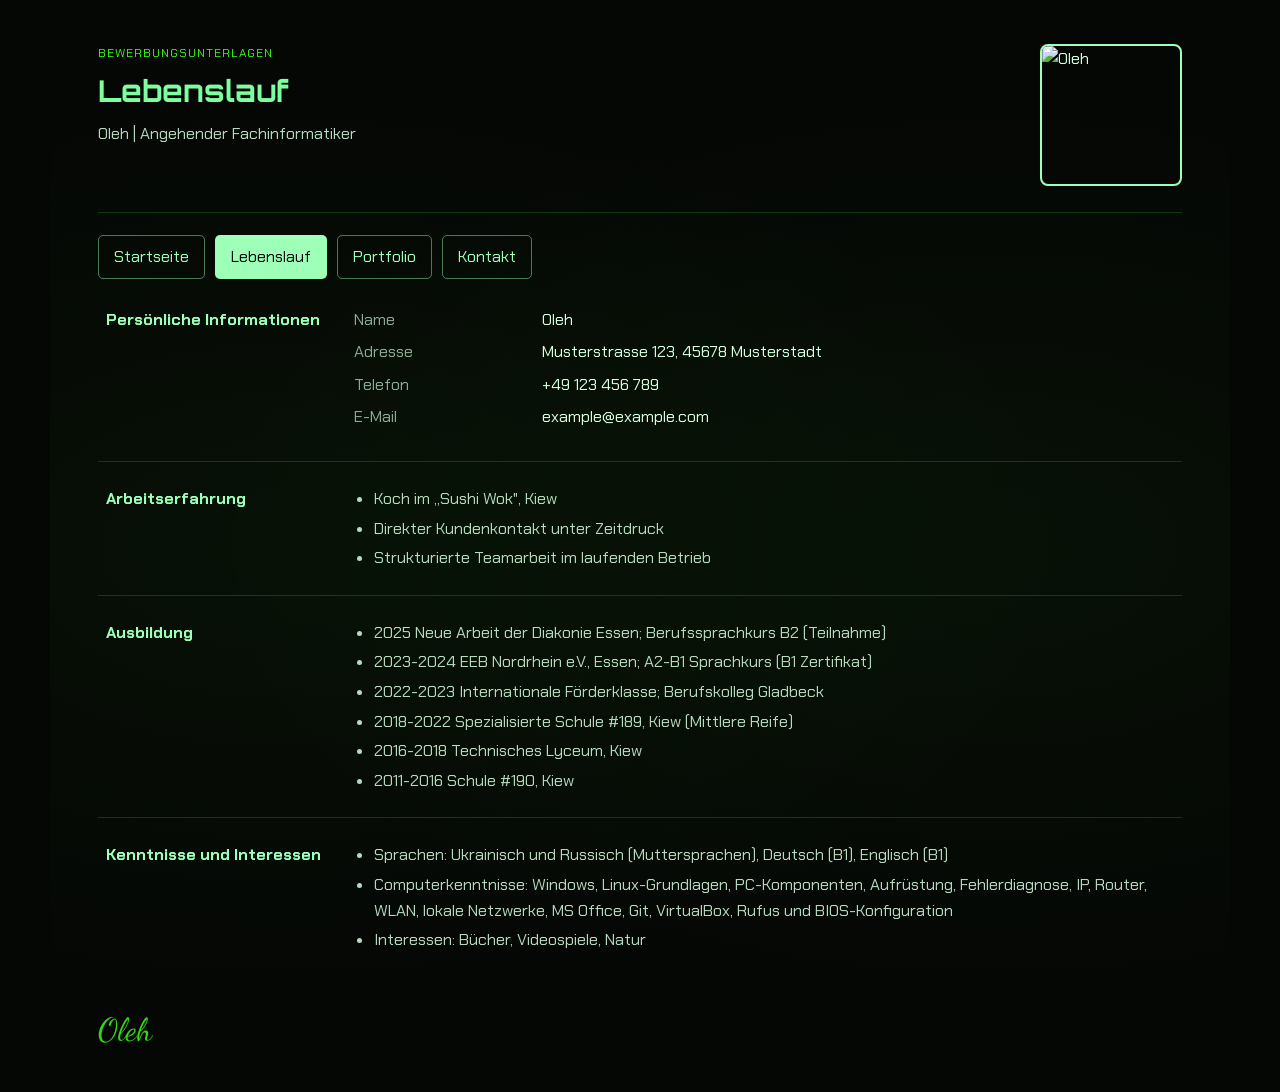
==== lebenslauf.html @ 0a7a1e99 "Initial commit." ====
<!DOCTYPE html>
<html lang="de">
<head>
<link href="https://fonts.googleapis.com/css2?family=Orbitron:wght@600;700&family=Chakra+Petch:wght@400;500&family=Dancing+Script&display=swap" rel="stylesheet">
<meta charset="UTF-8">
<meta name="viewport" content="width=device-width, initial-scale=1.0">
<title>Oleh's Lebenslauf</title>
<link rel="stylesheet" type="text/css" href="design.css">
</head>
<body>
    <header class="page-header">
        <div>
            <p class="eyebrow">Bewerbungsunterlagen</p>
            <h1>Lebenslauf</h1>
            <p class="intro">Oleh | Angehender Fachinformatiker</p>
        </div>
         <img src="https://api.dicebear.com/10.x/icons/svg?backgroundColor=000000,004d00e6&backgroundColorAngle=-224&iconColor=ffffff&backgroundColorFill=linear&backgroundColorFillStops=2&iconVariant=eyeglasses&seed=019y5kuf" 
        alt="Oleh" class="profile-photo"/>
    </header>

    <nav class="main-nav" aria-label="Hauptnavigation">
        <a href="index.html">Startseite</a>
        <a class="active" href="lebenslauf.html">Lebenslauf</a>
        <a href="portfolio.html">Portfolio</a>
        <a href="kontakt.html">Kontakt</a>
    </nav>

    <main>
        <section class="cv-section personal-section">
            <h2>Persönliche Informationen</h2>
            <div class="personal-info">
                <p><strong>Name</strong><span>Oleh</span></p>
                <p><strong>Adresse</strong><span>Musterstrasse 123, 45678 Musterstadt</span></p>
                <p><strong>Telefon</strong><span>+49 123 456 789</span></p>
                <p><strong>E-Mail</strong><span>example@example.com</span></p>
            </div>
        </section>

        <section class="cv-section">
            <h2>Arbeitserfahrung</h2>
            <ul>
                <li>Koch im „Sushi Wok", Kiew</li>
                <li>Direkter Kundenkontakt unter Zeitdruck</li>
                <li>Strukturierte Teamarbeit im laufenden Betrieb</li>
            </ul>
        </section>

        <section class="cv-section">
            <h2>Ausbildung</h2>
            <ul>
                <li>2025 Neue Arbeit der Diakonie Essen; Berufssprachkurs B2 (Teilnahme)</li>
                <li>2023-2024 EEB Nordrhein e.V., Essen; A2-B1 Sprachkurs (B1 Zertifikat)</li>
                <li>2022-2023 Internationale Förderklasse; Berufskolleg Gladbeck</li>
                <li>2018-2022 Spezialisierte Schule #189, Kiew (Mittlere Reife)</li>
                <li>2016-2018 Technisches Lyceum, Kiew</li>
                <li>2011-2016 Schule #190, Kiew</li>
            </ul>
        </section>

        <section class="cv-section">
            <h2>Kenntnisse und Interessen</h2>
            <ul>
                <li>Sprachen: Ukrainisch und Russisch (Muttersprachen), Deutsch (B1), Englisch (B1)</li>
                <li>Computerkenntnisse: Windows, Linux-Grundlagen, PC-Komponenten, Aufrüstung, Fehlerdiagnose, IP, Router, WLAN, lokale Netzwerke, MS Office, Git, VirtualBox, Rufus und BIOS-Konfiguration</li>
                <li>Interessen: Bücher, Videospiele, Natur</li>
            </ul>
        </section>
    </main>

<p class="signature-text">Oleh</p>

</body>
</html>
---- design.css ----
* {
    box-sizing: border-box;
}

html {
    background: #050705;
}

body {
    max-width: 1180px;
    min-height: 100vh;
    margin: 0 auto;
    background-image:
        radial-gradient(ellipse at 20% 50%, rgba(57, 255, 20, 0.04) 0%, transparent 60%),
        radial-gradient(ellipse at 80% 50%, rgba(57, 255, 20, 0.04) 0%, transparent 60%);
    background-color: #050705;
    color: #d6ffe0;
    font-family: 'Chakra Petch', -apple-system, BlinkMacSystemFont, 'Segoe UI', Roboto, sans-serif;
    padding: 44px 48px 36px;
    line-height: 1.6;
}

h1 {
    color: #7dffa0;
    font-family: 'Orbitron', sans-serif;
    font-size: 30px;
    margin: 0;
}

h2 {
    color: #9dffb8;
    font-size: 16px;
    margin: 0;
}

.page-header {
    display: flex;
    align-items: flex-start;
    justify-content: space-between;
    gap: 32px;
    padding-bottom: 26px;
    border-bottom: 1px solid rgba(57, 255, 20, 0.2);
}

.eyebrow {
    margin: 0 0 4px;
    color: #39ff14;
    font-size: 12px;
    letter-spacing: 1px;
    text-transform: uppercase;
}

.intro {
    margin: 6px 0 0;
    color: rgba(214, 255, 224, 0.85);
}

.profile-photo {
    width: 142px;
    height: 142px;
    flex: 0 0 142px;
    object-fit: cover;
    border: 2px solid #9dffb8;
    border-radius: 8px;
}

.main-nav {
    display: flex;
    flex-wrap: wrap;
    gap: 10px;
    padding: 22px 0 28px;
}

.main-nav a {
    padding: 8px 15px;
    border: 1px solid rgba(157, 255, 184, 0.45);
    border-radius: 5px;
    color: #9dffb8;
    text-decoration: none;
    transition: background-color 0.2s, color 0.2s;
}

.main-nav a:hover,
.main-nav a.active {
    background-color: #9dffb8;
    color: #050705;
}

.ohne-punkte {
    display: flex;
    gap: 10px;
    padding: 0;
    list-style: none;
}

.ohne-punkte a {
    display: inline-block;
    padding: 8px 15px;
    border: 1px solid rgba(157, 255, 184, 0.45);
    border-radius: 5px;
    transition: background-color 0.2s, color 0.2s;
}

.ohne-punkte a:hover {
    background-color: #9dffb8;
    color: #050705;
}

nav a {
    color: #9dffb8;
    text-decoration: none;
}

.cv-section {
    display: grid;
    grid-template-columns: 220px 1fr;
    gap: 28px;
    padding: 24px 8px;
    border-top: 1px solid rgba(57, 255, 20, 0.2);
}

.personal-section {
    border-top: 0;
    padding-top: 0;
}

.cv-section ul {
    margin: 0;
    padding-left: 20px;
    color: rgba(214, 255, 224, 0.85);
}

.cv-section li + li {
    margin-top: 4px;
}

.personal-info p {
    display: grid;
    grid-template-columns: 170px 1fr;
    gap: 18px;
    margin: 0 0 7px;
}

.personal-info strong {
    color: rgba(214, 255, 224, 0.65);
    font-weight: 400;
}

.signature-text {
    display: block;
    font-family: 'Dancing Script', cursive;
    font-size: 2rem;
    color: #39ff14;
    margin: 28px 0 0;
    opacity: 0.85;
}

@media (max-width: 700px) {
    body {
        padding: 28px 20px;
    }

    .page-header {
        gap: 18px;
    }

    .profile-photo {
        width: 100px;
        height: 100px;
        flex-basis: 100px;
    }

    .cv-section {
        grid-template-columns: 1fr;
        gap: 8px;
    }

    .personal-info p {
        grid-template-columns: 125px 1fr;
        gap: 10px;
    }
}
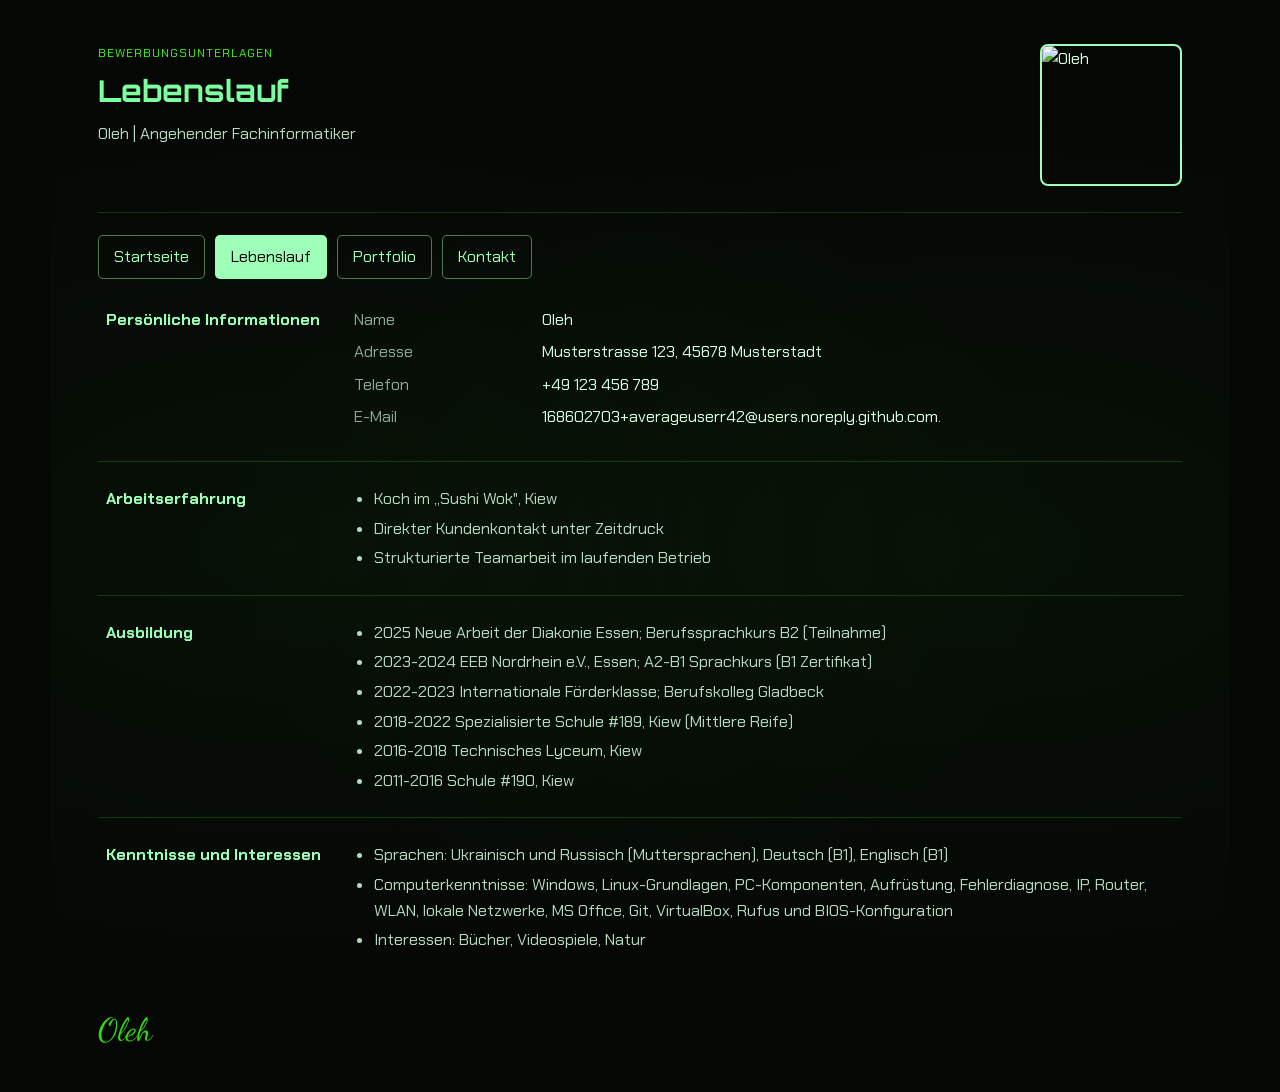
==== commit 2990f63c: "Email replacement" ====
--- a/lebenslauf.html
+++ b/lebenslauf.html
@@ -32,7 +32,7 @@
                 <p><strong>Name</strong><span>Oleh</span></p>
                 <p><strong>Adresse</strong><span>Musterstrasse 123, 45678 Musterstadt</span></p>
                 <p><strong>Telefon</strong><span>+49 123 456 789</span></p>
-                <p><strong>E-Mail</strong><span>example@example.com</span></p>
+                <p><strong>E-Mail</strong><span>168602703+averageuserr42@users.noreply.github.com.</span></p>
             </div>
         </section>
 
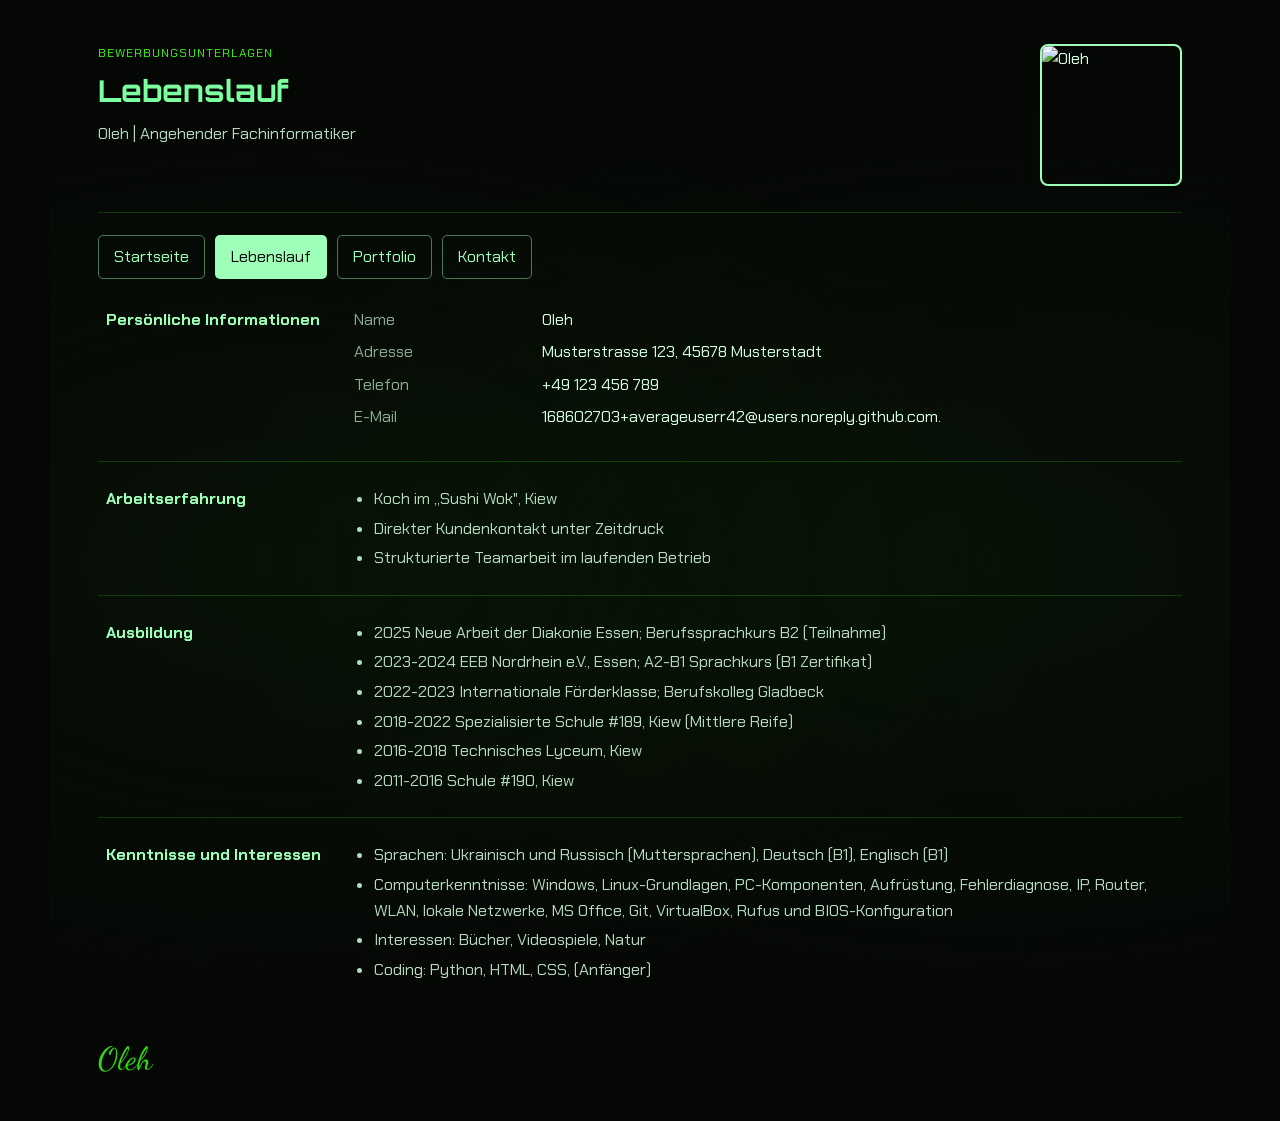
==== commit dfeb6d3b: "Update lebenslauf.html" ====
--- a/lebenslauf.html
+++ b/lebenslauf.html
@@ -63,7 +63,7 @@
                 <li>Sprachen: Ukrainisch und Russisch (Muttersprachen), Deutsch (B1), Englisch (B1)</li>
                 <li>Computerkenntnisse: Windows, Linux-Grundlagen, PC-Komponenten, Aufrüstung, Fehlerdiagnose, IP, Router, WLAN, lokale Netzwerke, MS Office, Git, VirtualBox, Rufus und BIOS-Konfiguration</li>
                 <li>Interessen: Bücher, Videospiele, Natur</li>
-            </ul>
+                <li>Coding: Python, HTML, CSS, (Anfänger)</li>
         </section>
     </main>
 
